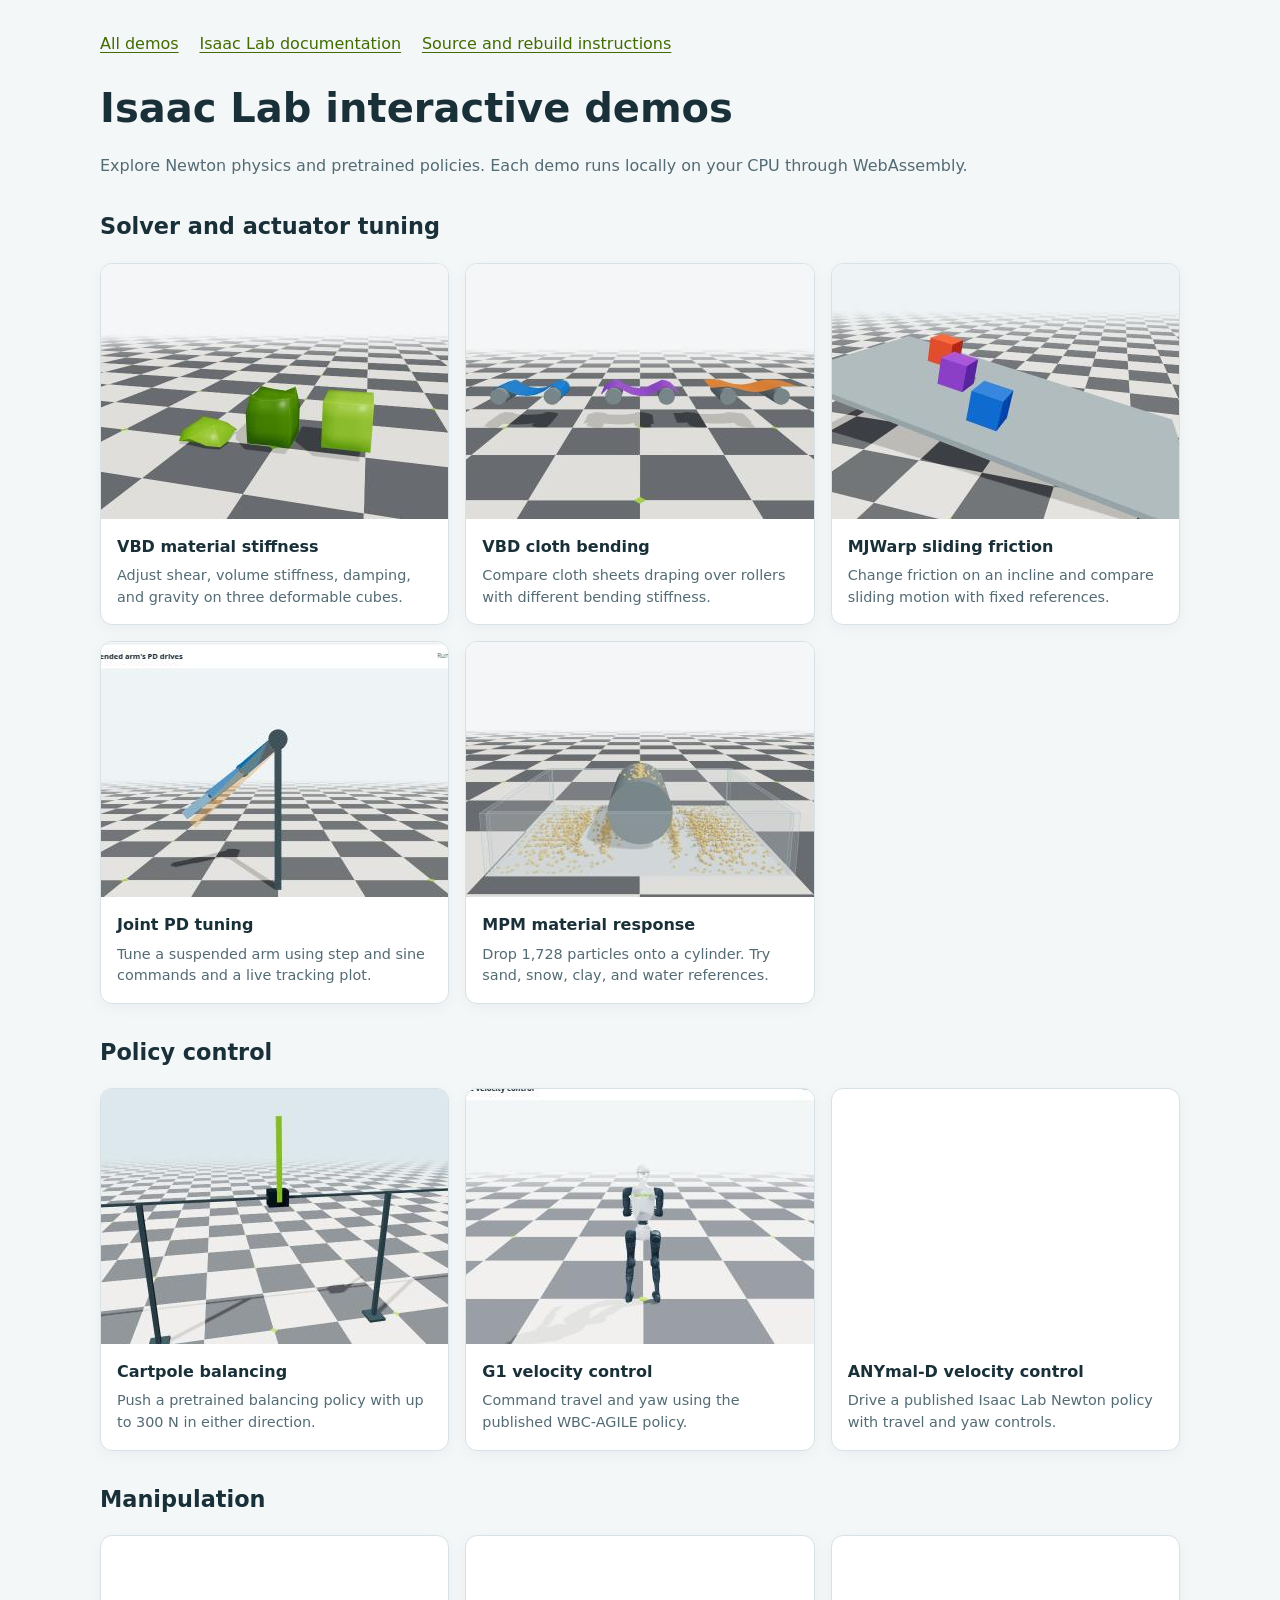
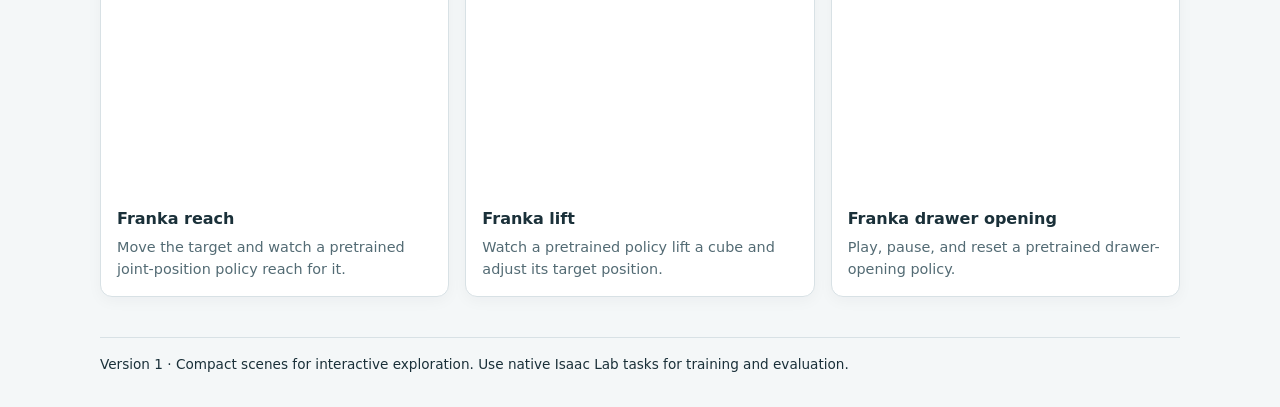
==== index.html @ 9d1a02f0 "Publish the first version of the browser demos" ====
<!--
Copyright (c) 2026, The Isaac Lab Project Developers (https://github.com/isaac-sim/IsaacLab/blob/main/CONTRIBUTORS.md).
All rights reserved.

SPDX-License-Identifier: BSD-3-Clause
-->
<!doctype html>
<html lang="en"><head><meta charset="utf-8"><meta name="viewport" content="width=device-width, initial-scale=1"><title>Isaac Lab interactive demos</title><meta http-equiv="refresh" content="0;url=./v1/"></head><body><a href="./v1/">Open Isaac Lab interactive demos</a></body></html>
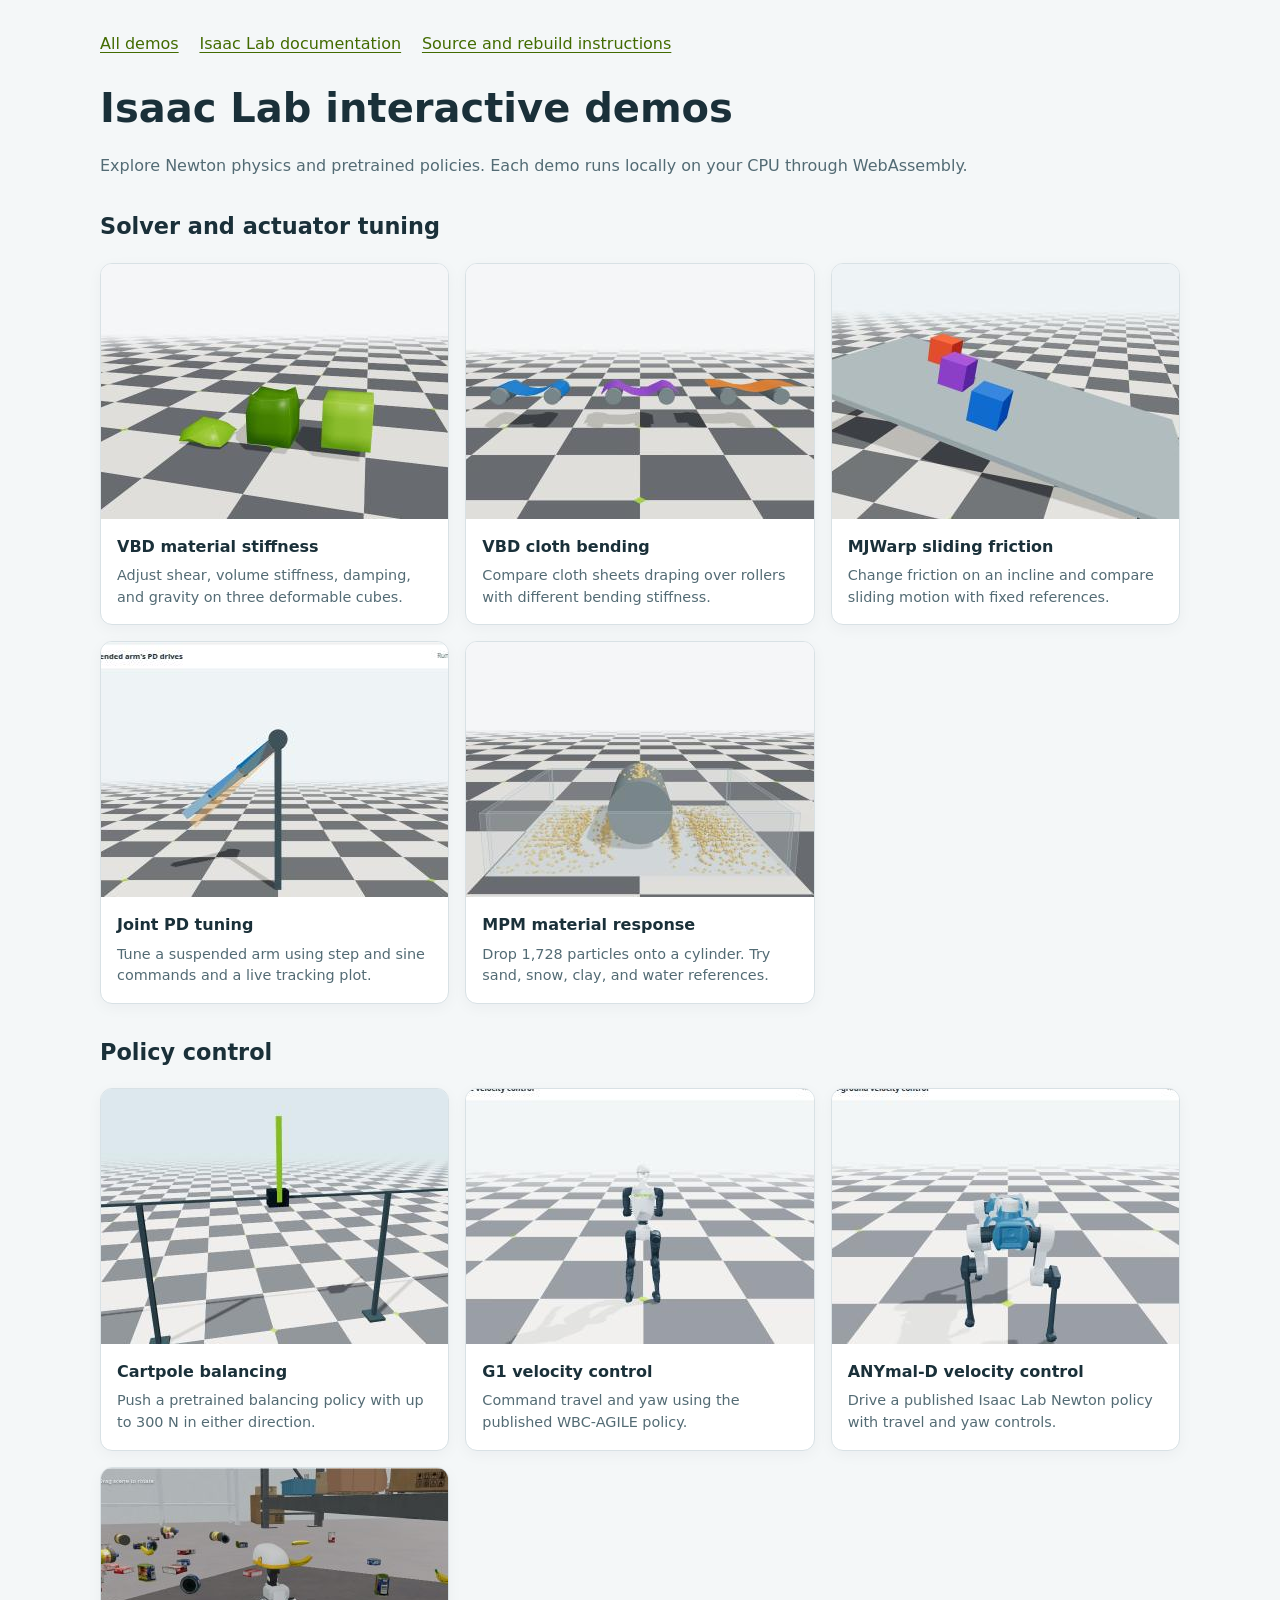
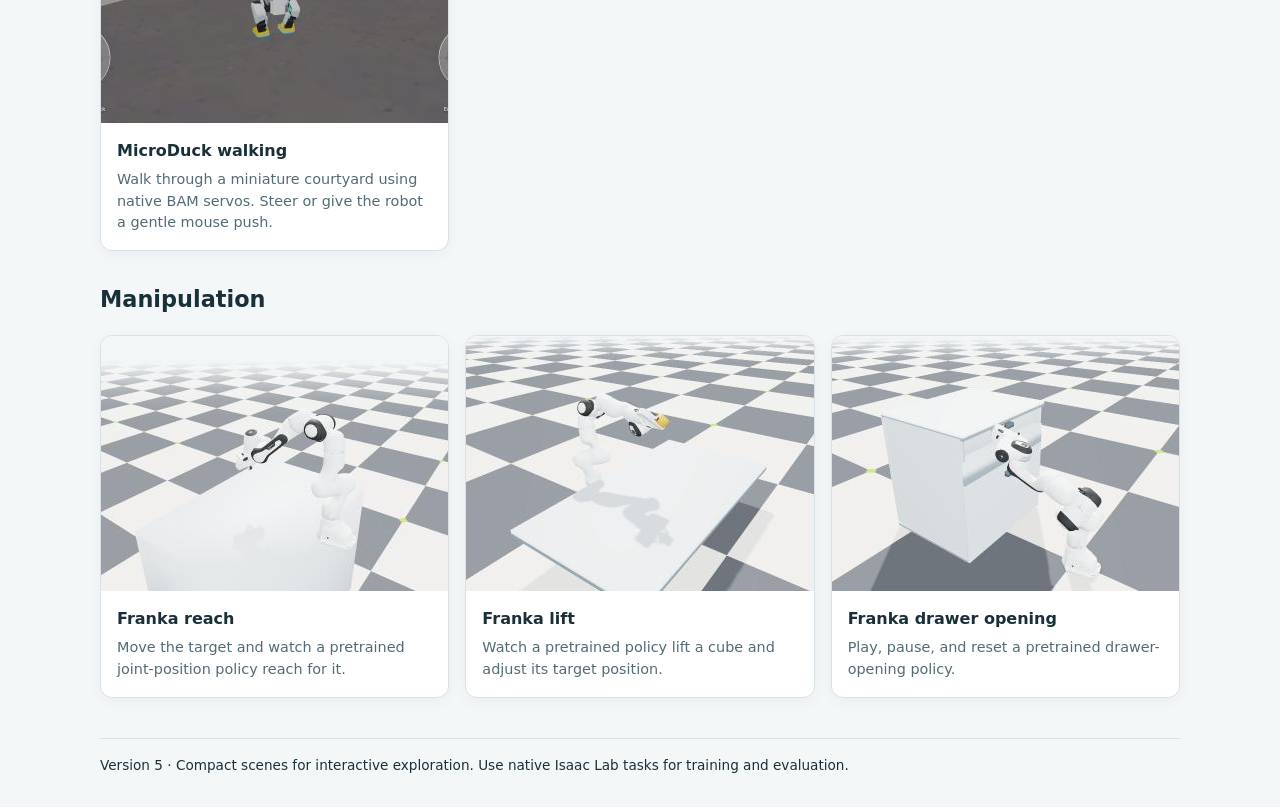
==== commit a1d5a173: "Host MicroDuck warehouse interactions" ====
--- a/index.html
+++ b/index.html
@@ -5,4 +5,4 @@
 SPDX-License-Identifier: BSD-3-Clause
 -->
 <!doctype html>
-<html lang="en"><head><meta charset="utf-8"><meta name="viewport" content="width=device-width, initial-scale=1"><title>Isaac Lab interactive demos</title><meta http-equiv="refresh" content="0;url=./v1/"></head><body><a href="./v1/">Open Isaac Lab interactive demos</a></body></html>
+<html lang="en"><head><meta charset="utf-8"><meta name="viewport" content="width=device-width, initial-scale=1"><title>Isaac Lab interactive demos</title><meta http-equiv="refresh" content="0;url=./v5/"></head><body><a href="./v5/">Open Isaac Lab interactive demos</a></body></html>
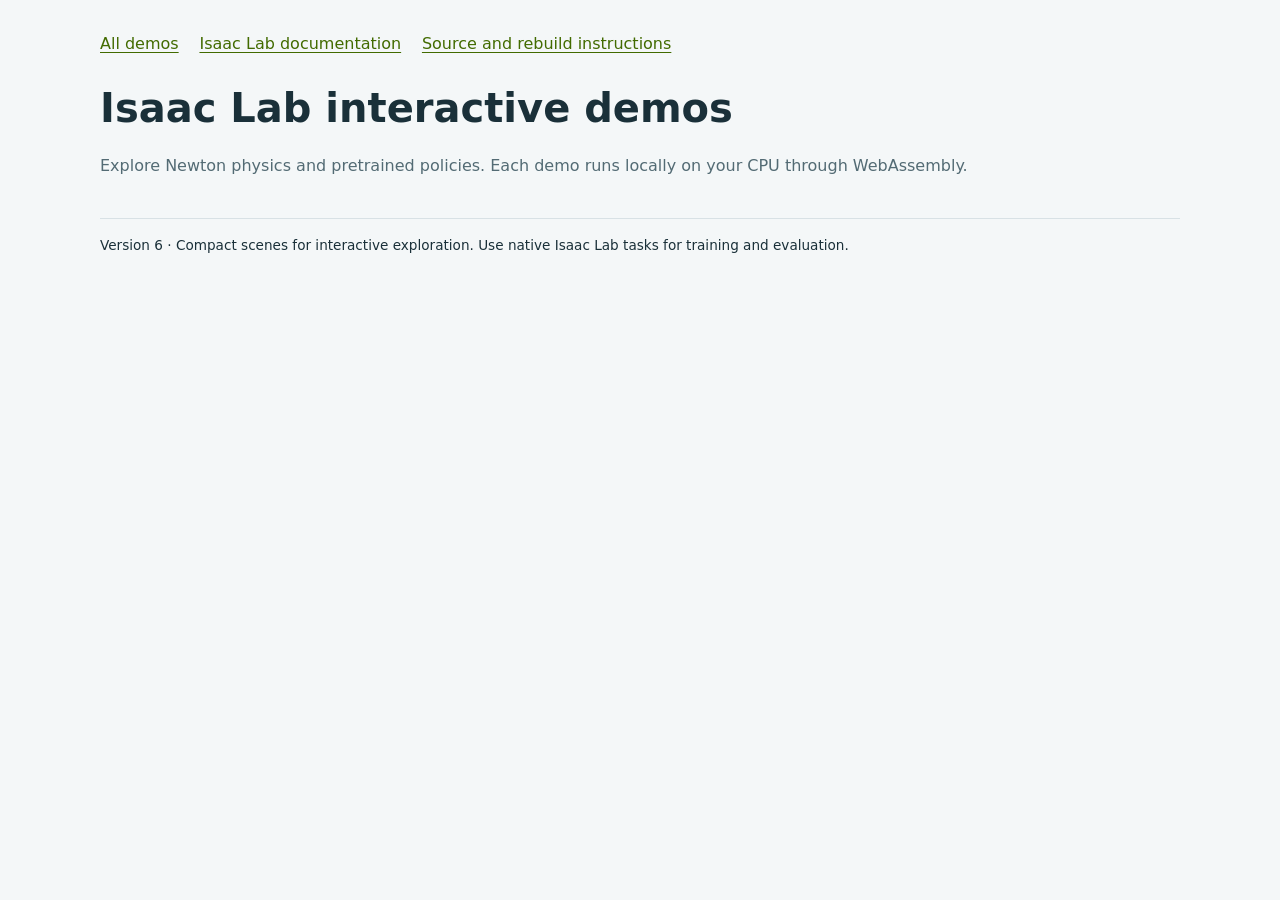
==== commit 4c44cbbb: "Preview dominoes, cable bending and Ant walking" ====
--- a/index.html
+++ b/index.html
@@ -5,4 +5,4 @@
 SPDX-License-Identifier: BSD-3-Clause
 -->
 <!doctype html>
-<html lang="en"><head><meta charset="utf-8"><meta name="viewport" content="width=device-width, initial-scale=1"><title>Isaac Lab interactive demos</title><meta http-equiv="refresh" content="0;url=./v5/"></head><body><a href="./v5/">Open Isaac Lab interactive demos</a></body></html>
+<html lang="en"><head><meta charset="utf-8"><meta name="viewport" content="width=device-width, initial-scale=1"><title>Isaac Lab interactive demos</title><meta http-equiv="refresh" content="0;url=./v6/"></head><body><a href="./v6/">Open Isaac Lab interactive demos</a></body></html>
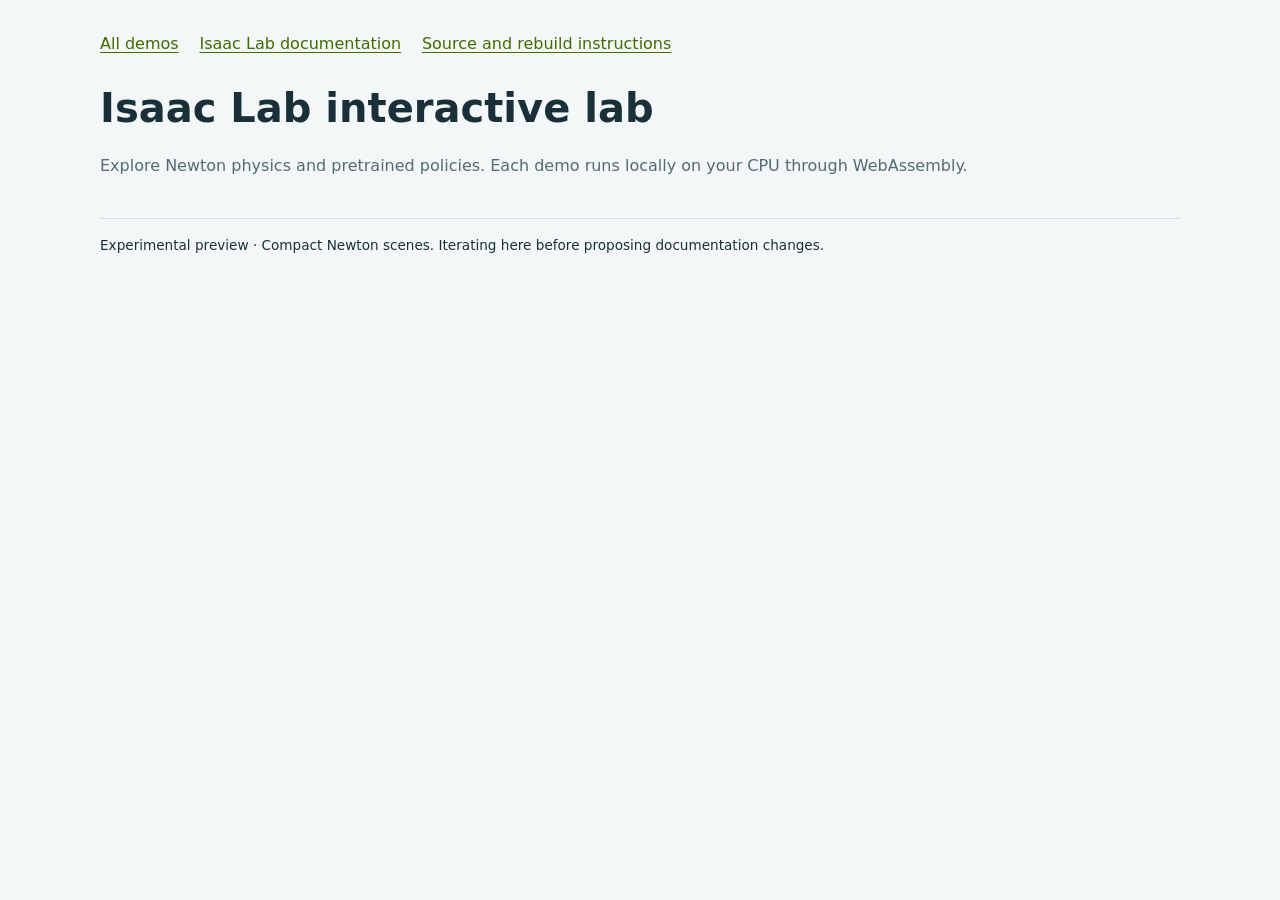
==== commit d49b9251: "Iterate on a shorter cable in the experimental gallery" ====
--- a/index.html
+++ b/index.html
@@ -5,4 +5,4 @@
 SPDX-License-Identifier: BSD-3-Clause
 -->
 <!doctype html>
-<html lang="en"><head><meta charset="utf-8"><meta name="viewport" content="width=device-width, initial-scale=1"><title>Isaac Lab interactive demos</title><meta http-equiv="refresh" content="0;url=./v6/"></head><body><a href="./v6/">Open Isaac Lab interactive demos</a></body></html>
+<html lang="en"><head><meta charset="utf-8"><meta name="viewport" content="width=device-width, initial-scale=1"><title>Isaac Lab interactive demos</title><meta http-equiv="refresh" content="0;url=./lab/"></head><body><a href="./lab/">Open Isaac Lab interactive demos</a></body></html>
